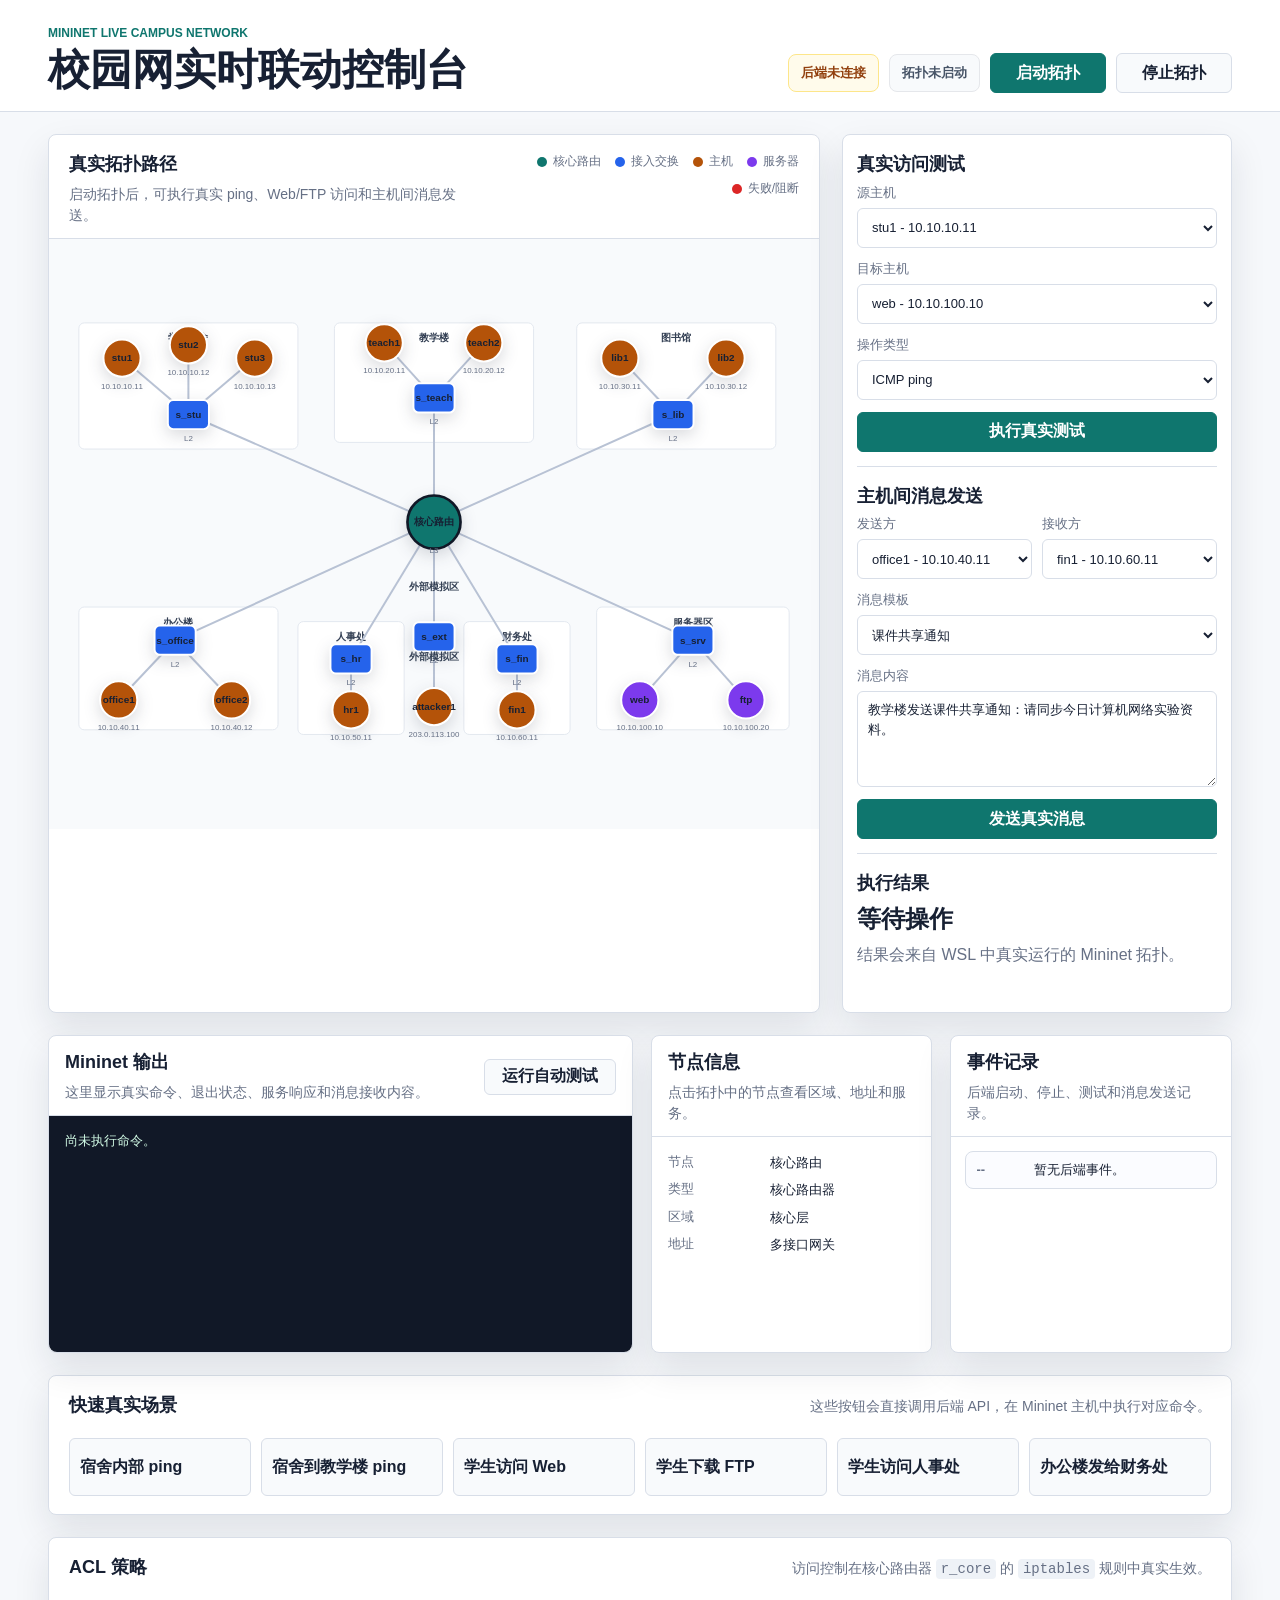
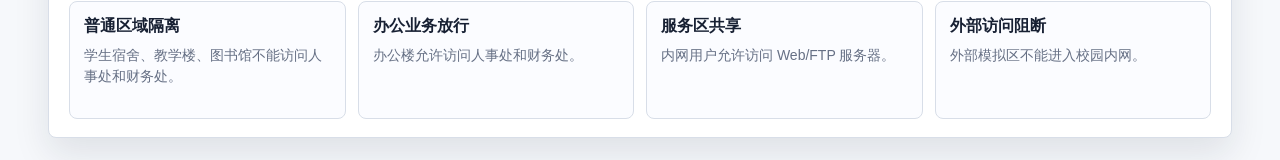
==== visualization/index.html @ ba26487f "first commit" ====
<!doctype html>
<html lang="zh-CN">
<head>
  <meta charset="utf-8">
  <meta name="viewport" content="width=device-width, initial-scale=1">
  <title>校园网实时联动控制台</title>
  <link rel="stylesheet" href="styles.css?v=live2">
</head>
<body>
  <header class="topbar">
    <div>
      <p class="eyebrow">Mininet Live Campus Network</p>
      <h1>校园网实时联动控制台</h1>
    </div>
    <div class="runtime-bar">
      <span id="backendBadge" class="badge warn">后端连接中</span>
      <span id="topologyBadge" class="badge idle">拓扑未启动</span>
      <button id="startTopology" type="button">启动拓扑</button>
      <button id="stopTopology" class="secondary" type="button">停止拓扑</button>
    </div>
  </header>

  <main class="workspace">
    <section class="topology-panel" aria-label="校园网拓扑">
      <div class="panel-head">
        <div>
          <h2>真实拓扑路径</h2>
          <p id="pathSummary">启动拓扑后，可执行真实 ping、Web/FTP 访问和主机间消息发送。</p>
        </div>
        <div class="legend">
          <span><i class="legend-dot router"></i>核心路由</span>
          <span><i class="legend-dot switch"></i>接入交换</span>
          <span><i class="legend-dot host"></i>主机</span>
          <span><i class="legend-dot server"></i>服务器</span>
          <span><i class="legend-dot denied"></i>失败/阻断</span>
        </div>
      </div>
      <svg id="topologySvg" viewBox="0 0 1160 720" role="img" aria-label="校园网拓扑图"></svg>
    </section>

    <aside class="control-panel" aria-label="实时操作">
      <section class="tool-block">
        <h2>真实访问测试</h2>
        <label>
          源主机
          <select id="actionSource"></select>
        </label>
        <label>
          目标主机
          <select id="actionTarget"></select>
        </label>
        <label>
          操作类型
          <select id="actionType">
            <option value="ping">ICMP ping</option>
            <option value="web">访问 Web 页面</option>
            <option value="ftp">下载 FTP 文件</option>
          </select>
        </label>
        <button id="runAction" type="button">执行真实测试</button>
      </section>

      <section class="tool-block">
        <h2>主机间消息发送</h2>
        <div class="split">
          <label>
            发送方
            <select id="messageSource"></select>
          </label>
          <label>
            接收方
            <select id="messageTarget"></select>
          </label>
        </div>
        <label>
          消息模板
          <select id="messageTemplate"></select>
        </label>
        <label>
          消息内容
          <textarea id="messageText" rows="4"></textarea>
        </label>
        <button id="sendMessage" type="button">发送真实消息</button>
      </section>

      <section class="tool-block result-block">
        <h2>执行结果</h2>
        <p class="result-title" id="resultTitle">等待操作</p>
        <p id="resultReason">结果会来自 WSL 中真实运行的 Mininet 拓扑。</p>
      </section>
    </aside>
  </main>

  <section class="lower-grid">
    <section class="output-panel">
      <div class="panel-head compact">
        <div>
          <h2>Mininet 输出</h2>
          <p>这里显示真实命令、退出状态、服务响应和消息接收内容。</p>
        </div>
        <button id="runTests" class="secondary small" type="button">运行自动测试</button>
      </div>
      <pre id="terminalOutput">尚未执行命令。</pre>
    </section>

    <section class="output-panel">
      <div class="panel-head compact">
        <div>
          <h2>节点信息</h2>
          <p>点击拓扑中的节点查看区域、地址和服务。</p>
        </div>
      </div>
      <dl id="nodeDetails" class="node-details"></dl>
    </section>

    <section class="output-panel">
      <div class="panel-head compact">
        <div>
          <h2>事件记录</h2>
          <p>后端启动、停止、测试和消息发送记录。</p>
        </div>
      </div>
      <div id="eventLog" class="event-log"></div>
    </section>
  </section>

  <section class="scenario-band">
    <div>
      <h2>快速真实场景</h2>
      <p>这些按钮会直接调用后端 API，在 Mininet 主机中执行对应命令。</p>
    </div>
    <div id="scenarioList" class="scenario-list"></div>
  </section>

  <section class="policy-band">
    <div>
      <h2>ACL 策略</h2>
      <p>访问控制在核心路由器 <code>r_core</code> 的 <code>iptables</code> 规则中真实生效。</p>
    </div>
    <div id="policyGrid" class="policy-grid"></div>
  </section>

  <script src="app.js?v=live2"></script>
</body>
</html>
---- visualization/styles.css ----
:root {
  --ink: #172033;
  --muted: #667085;
  --line: #d8dee8;
  --paper: #f6f8fb;
  --panel: #ffffff;
  --teal: #0f766e;
  --blue: #2563eb;
  --amber: #b45309;
  --red: #dc2626;
  --green: #16a34a;
  --violet: #7c3aed;
  --shadow: 0 16px 36px rgba(23, 32, 51, 0.10);
}

* {
  box-sizing: border-box;
}

body {
  margin: 0;
  min-width: 320px;
  background: var(--paper);
  color: var(--ink);
  font-family: Arial, "Microsoft YaHei", sans-serif;
}

h1,
h2,
p {
  margin-top: 0;
}

h1 {
  margin-bottom: 0;
  font-size: clamp(28px, 4vw, 42px);
  line-height: 1.12;
  letter-spacing: 0;
}

h2 {
  margin-bottom: 8px;
  font-size: 18px;
  line-height: 1.25;
  letter-spacing: 0;
}

.topbar {
  display: flex;
  align-items: end;
  justify-content: space-between;
  gap: 24px;
  padding: 26px clamp(18px, 4vw, 48px) 18px;
  background: #ffffff;
  border-bottom: 1px solid var(--line);
}

.eyebrow {
  margin: 0 0 6px;
  color: var(--teal);
  font-size: 12px;
  font-weight: 700;
  letter-spacing: 0;
  text-transform: uppercase;
}

.runtime-bar {
  display: grid;
  grid-template-columns: auto auto 116px 116px;
  gap: 10px;
  align-items: center;
}

.badge {
  display: inline-flex;
  min-height: 38px;
  align-items: center;
  justify-content: center;
  border-radius: 8px;
  padding: 8px 12px;
  border: 1px solid var(--line);
  background: #f8fafc;
  color: var(--muted);
  font-size: 13px;
  font-weight: 700;
  white-space: nowrap;
}

.badge.ok {
  border-color: #bbf7d0;
  background: #f0fdf4;
  color: #166534;
}

.badge.warn {
  border-color: #fde68a;
  background: #fffbeb;
  color: #92400e;
}

.badge.idle {
  border-color: #e5e7eb;
  background: #f8fafc;
  color: #475467;
}

.workspace {
  display: grid;
  grid-template-columns: minmax(0, 1fr) 390px;
  gap: 22px;
  padding: 22px clamp(18px, 4vw, 48px);
}

.topology-panel,
.control-panel,
.output-panel,
.scenario-band,
.policy-band {
  border: 1px solid var(--line);
  border-radius: 8px;
  background: var(--panel);
  box-shadow: var(--shadow);
}

.topology-panel {
  overflow: hidden;
}

.panel-head {
  display: flex;
  align-items: start;
  justify-content: space-between;
  gap: 18px;
  padding: 18px 20px 12px;
  border-bottom: 1px solid var(--line);
}

.panel-head.compact {
  align-items: center;
  padding: 15px 16px 12px;
}

.panel-head p,
.scenario-band p,
.policy-band p {
  margin-bottom: 0;
  color: var(--muted);
  font-size: 14px;
  line-height: 1.5;
}

.legend {
  display: flex;
  flex-wrap: wrap;
  justify-content: end;
  gap: 10px 14px;
  max-width: 480px;
  color: var(--muted);
  font-size: 12px;
}

.legend span {
  display: inline-flex;
  align-items: center;
  gap: 6px;
  white-space: nowrap;
}

.legend-dot {
  width: 10px;
  height: 10px;
  border-radius: 50%;
  display: inline-block;
}

.legend-dot.router { background: var(--teal); }
.legend-dot.switch { background: var(--blue); }
.legend-dot.host { background: var(--amber); }
.legend-dot.server { background: var(--violet); }
.legend-dot.denied { background: var(--red); }

#topologySvg {
  display: block;
  width: 100%;
  min-height: 590px;
  background: #f8fafc;
}

.control-panel {
  display: flex;
  flex-direction: column;
  gap: 14px;
  padding: 14px;
}

.tool-block {
  border-bottom: 1px solid var(--line);
  padding: 4px 0 14px;
}

.tool-block:last-child {
  border-bottom: 0;
  padding-bottom: 0;
}

.split {
  display: grid;
  grid-template-columns: 1fr 1fr;
  gap: 10px;
}

label {
  display: grid;
  gap: 6px;
  margin-bottom: 12px;
  color: var(--muted);
  font-size: 13px;
}

select,
textarea,
button {
  width: 100%;
  border-radius: 6px;
  border: 1px solid var(--line);
  background: #fff;
  color: var(--ink);
  font: inherit;
}

select,
button {
  min-height: 40px;
}

select,
textarea {
  padding: 8px 10px;
}

textarea {
  resize: vertical;
  line-height: 1.5;
}

button {
  cursor: pointer;
  border-color: var(--teal);
  background: var(--teal);
  color: #fff;
  font-weight: 700;
}

button.secondary {
  border-color: var(--line);
  background: #f8fafc;
  color: var(--ink);
}

button.small {
  width: 132px;
  min-height: 36px;
}

button:hover,
button:focus-visible {
  filter: brightness(0.96);
}

button:disabled {
  cursor: wait;
  opacity: 0.65;
}

.result-block {
  min-height: 130px;
}

.result-title {
  margin-bottom: 8px;
  font-size: 24px;
  font-weight: 800;
}

.result-title.allowed {
  color: var(--green);
}

.result-title.denied {
  color: var(--red);
}

#resultReason {
  margin-bottom: 0;
  color: var(--muted);
  line-height: 1.55;
}

.lower-grid {
  display: grid;
  grid-template-columns: minmax(0, 1.35fr) minmax(280px, 0.65fr) minmax(280px, 0.65fr);
  gap: 18px;
  padding: 0 clamp(18px, 4vw, 48px) 22px;
}

pre {
  min-height: 236px;
  max-height: 360px;
  margin: 0;
  overflow: auto;
  border-radius: 0 0 8px 8px;
  background: #111827;
  color: #d1fae5;
  padding: 16px;
  font: 13px/1.55 Consolas, "Courier New", monospace;
  white-space: pre-wrap;
}

.node-details {
  display: grid;
  grid-template-columns: 92px minmax(0, 1fr);
  gap: 8px 10px;
  margin: 0;
  padding: 16px;
  font-size: 13px;
}

.node-details dt {
  color: var(--muted);
}

.node-details dd {
  margin: 0;
  overflow-wrap: anywhere;
  line-height: 1.5;
}

.event-log {
  display: grid;
  gap: 8px;
  padding: 14px;
  max-height: 304px;
  overflow: auto;
}

.event-item {
  border: 1px solid var(--line);
  border-radius: 8px;
  padding: 9px 10px;
  background: #fbfcff;
  font-size: 13px;
}

.event-item strong {
  display: inline-block;
  min-width: 58px;
  color: var(--muted);
}

.event-item.ok {
  border-color: #bbf7d0;
}

.event-item.fail {
  border-color: #fecaca;
}

.scenario-band,
.policy-band {
  margin: 0 clamp(18px, 4vw, 48px) 22px;
  padding: 18px 20px;
}

.scenario-band > div:first-child,
.policy-band > div:first-child {
  display: flex;
  align-items: baseline;
  justify-content: space-between;
  gap: 18px;
  margin-bottom: 14px;
}

.scenario-list {
  display: grid;
  grid-template-columns: repeat(6, minmax(150px, 1fr));
  gap: 10px;
}

.scenario-list button {
  min-height: 58px;
  border-color: var(--line);
  background: #f8fafc;
  color: var(--ink);
  text-align: left;
  padding: 10px;
}

.policy-grid {
  display: grid;
  grid-template-columns: repeat(4, minmax(170px, 1fr));
  gap: 12px;
}

.policy-card {
  min-height: 118px;
  border: 1px solid var(--line);
  border-radius: 8px;
  padding: 14px;
  background: #fbfcff;
}

.policy-card strong {
  display: block;
  margin-bottom: 8px;
}

code {
  border-radius: 4px;
  background: #eef2f7;
  padding: 2px 5px;
}

.svg-link {
  stroke: #b8c2d4;
  stroke-width: 3;
}

.svg-link.active {
  stroke: var(--green);
  stroke-width: 6;
}

.svg-link.denied {
  stroke: var(--red);
  stroke-width: 6;
  stroke-dasharray: 10 8;
}

.node-group {
  cursor: pointer;
}

.node-group .node-shape {
  stroke: #ffffff;
  stroke-width: 3;
  filter: drop-shadow(0 8px 12px rgba(23, 32, 51, 0.16));
}

.node-group.selected .node-shape {
  stroke: #111827;
  stroke-width: 4;
}

.node-label {
  fill: var(--ink);
  font-size: 15px;
  font-weight: 700;
  text-anchor: middle;
  pointer-events: none;
}

.node-sub {
  fill: var(--muted);
  font-size: 12px;
  text-anchor: middle;
  pointer-events: none;
}

.area-label {
  fill: #344054;
  font-size: 15px;
  font-weight: 700;
  text-anchor: middle;
}

.area-box {
  fill: #ffffff;
  stroke: #e3e8ef;
  stroke-width: 1.5;
}

@media (max-width: 1180px) {
  .topbar {
    align-items: stretch;
    flex-direction: column;
  }

  .workspace,
  .lower-grid {
    grid-template-columns: 1fr;
  }

  .control-panel {
    display: grid;
    grid-template-columns: repeat(2, minmax(0, 1fr));
  }

  .scenario-list,
  .policy-grid {
    grid-template-columns: repeat(2, minmax(0, 1fr));
  }
}

@media (max-width: 740px) {
  .runtime-bar,
  .control-panel,
  .scenario-list,
  .policy-grid,
  .split {
    grid-template-columns: 1fr;
  }

  .panel-head,
  .scenario-band > div:first-child,
  .policy-band > div:first-child {
    flex-direction: column;
  }

  .legend {
    justify-content: start;
  }

  #topologySvg {
    min-height: 470px;
  }
}
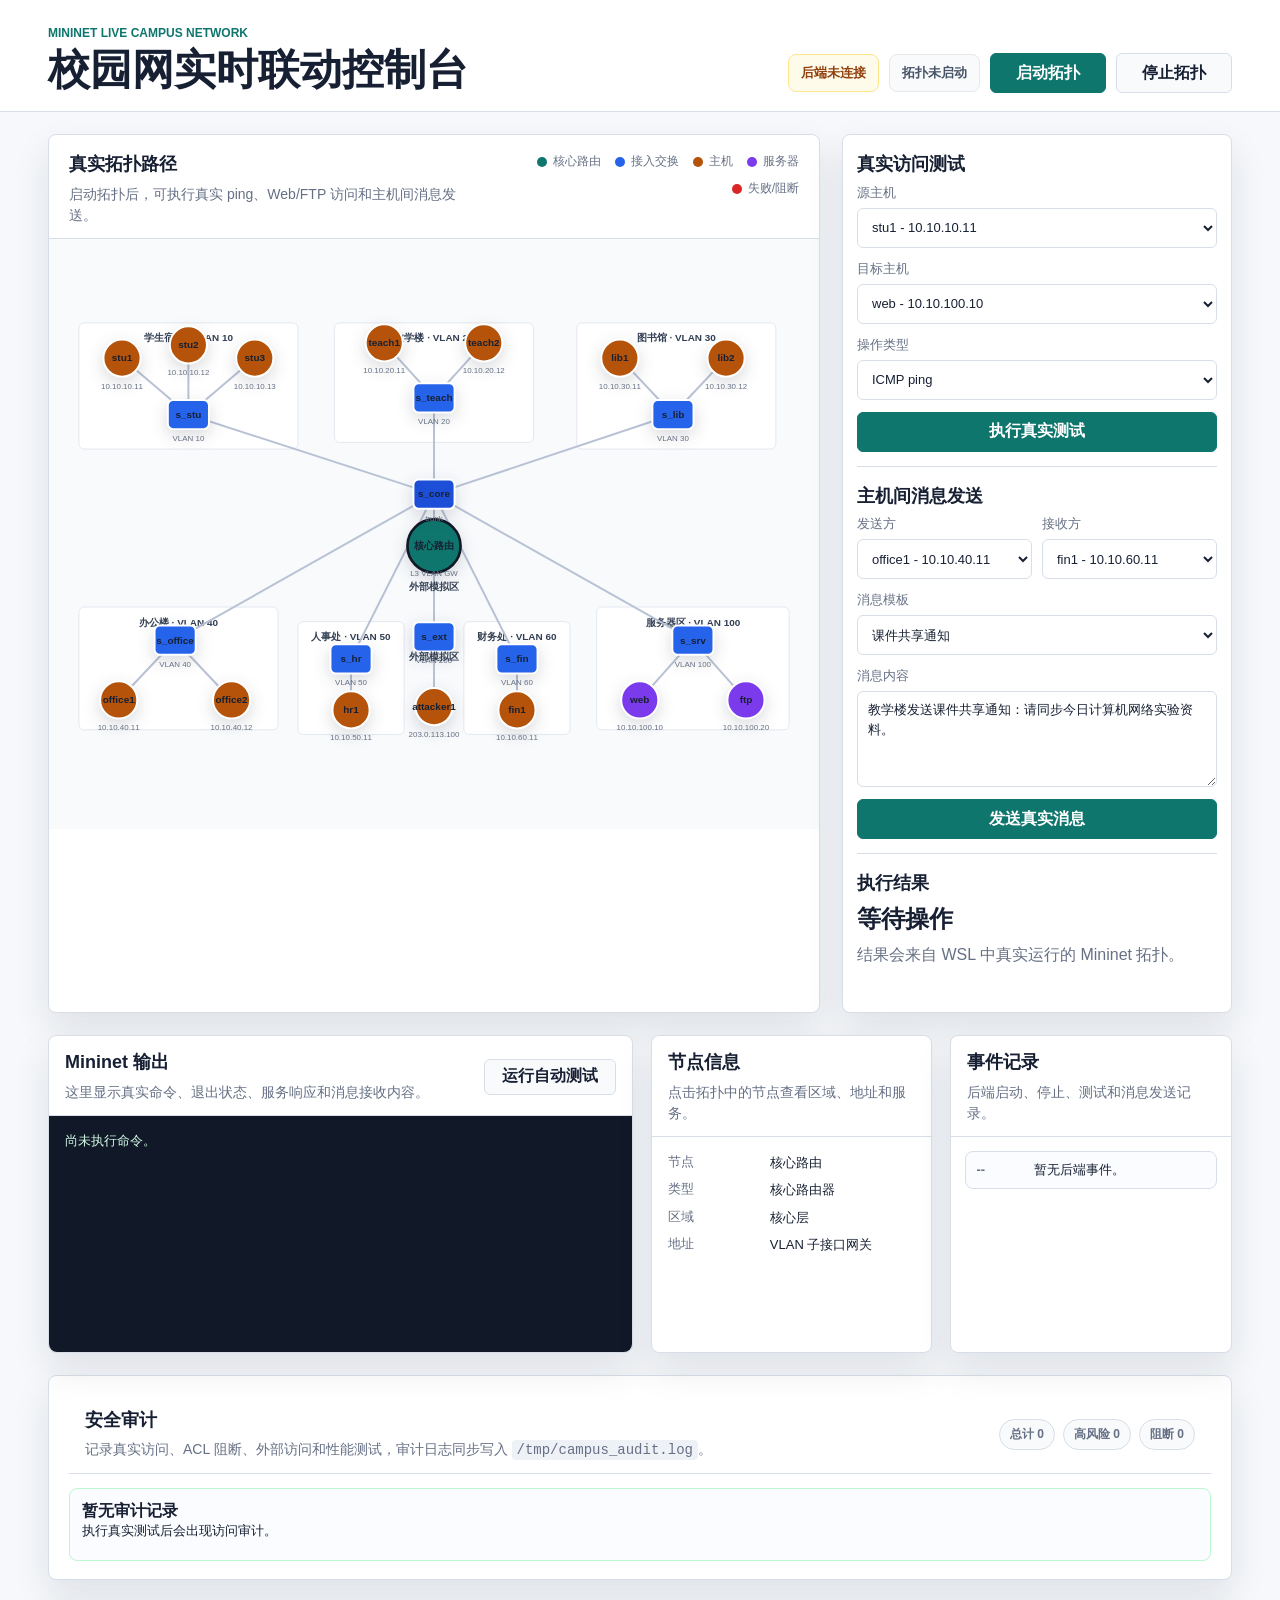
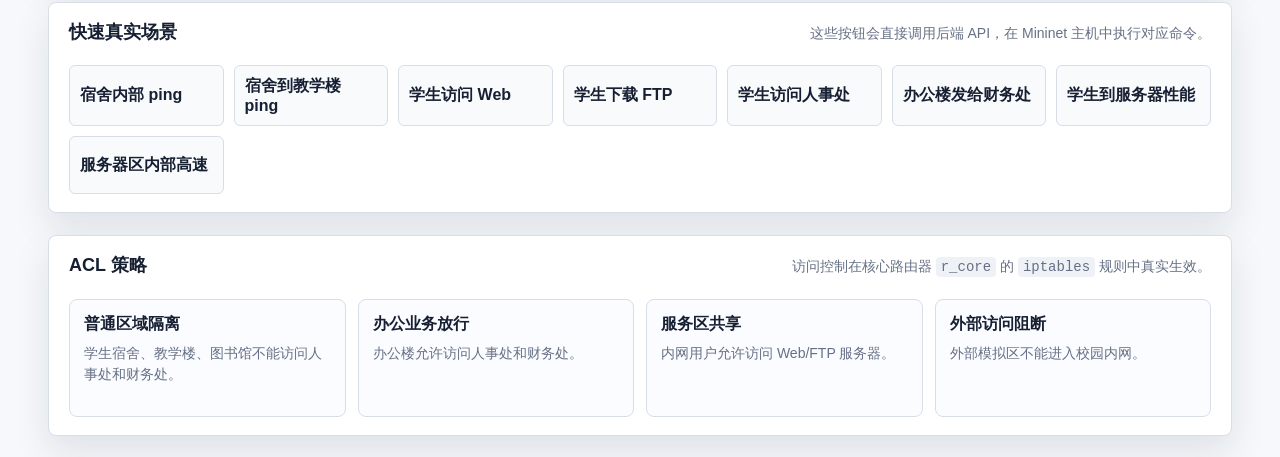
==== commit 7a550de5: "Add VLAN audit and performance features" ====
--- a/visualization/index.html
+++ b/visualization/index.html
@@ -55,6 +55,7 @@
             <option value="ping">ICMP ping</option>
             <option value="web">访问 Web 页面</option>
             <option value="ftp">下载 FTP 文件</option>
+            <option value="perf">带宽测试 iperf3</option>
           </select>
         </label>
         <button id="runAction" type="button">执行真实测试</button>
@@ -124,6 +125,17 @@
     </section>
   </section>
 
+  <section class="audit-band">
+    <div class="panel-head compact">
+      <div>
+        <h2>安全审计</h2>
+        <p>记录真实访问、ACL 阻断、外部访问和性能测试，审计日志同步写入 <code>/tmp/campus_audit.log</code>。</p>
+      </div>
+      <div id="auditSummary" class="audit-summary"></div>
+    </div>
+    <div id="auditLog" class="audit-log"></div>
+  </section>
+
   <section class="scenario-band">
     <div>
       <h2>快速真实场景</h2>
--- a/visualization/styles.css
+++ b/visualization/styles.css
@@ -115,7 +115,8 @@
 .control-panel,
 .output-panel,
 .scenario-band,
-.policy-band {
+.policy-band,
+.audit-band {
   border: 1px solid var(--line);
   border-radius: 8px;
   background: var(--panel);
@@ -366,7 +367,8 @@
 }
 
 .scenario-band,
-.policy-band {
+.policy-band,
+.audit-band {
   margin: 0 clamp(18px, 4vw, 48px) 22px;
   padding: 18px 20px;
 }
@@ -382,7 +384,7 @@
 
 .scenario-list {
   display: grid;
-  grid-template-columns: repeat(6, minmax(150px, 1fr));
+  grid-template-columns: repeat(auto-fit, minmax(150px, 1fr));
   gap: 10px;
 }
 
@@ -414,6 +416,96 @@
   margin-bottom: 8px;
 }
 
+.audit-summary {
+  display: flex;
+  flex-wrap: wrap;
+  justify-content: end;
+  gap: 8px;
+}
+
+.audit-summary span {
+  border: 1px solid var(--line);
+  border-radius: 999px;
+  padding: 6px 10px;
+  background: #f8fafc;
+  color: var(--muted);
+  font-size: 12px;
+  font-weight: 700;
+}
+
+.audit-log {
+  display: grid;
+  grid-template-columns: repeat(auto-fit, minmax(260px, 1fr));
+  gap: 10px;
+  padding-top: 14px;
+}
+
+.audit-item {
+  border: 1px solid var(--line);
+  border-radius: 8px;
+  padding: 12px;
+  background: #fbfcff;
+}
+
+.audit-item div {
+  display: flex;
+  align-items: center;
+  justify-content: space-between;
+  gap: 12px;
+  margin-bottom: 8px;
+}
+
+.audit-item span {
+  border-radius: 999px;
+  padding: 4px 8px;
+  background: #eef2f7;
+  color: var(--muted);
+  font-size: 12px;
+  font-weight: 700;
+}
+
+.audit-item p,
+.audit-item small {
+  margin: 0;
+  color: var(--muted);
+  line-height: 1.45;
+}
+
+.audit-item p {
+  margin-bottom: 7px;
+  color: var(--ink);
+  font-size: 13px;
+}
+
+.audit-item.high {
+  border-color: #fecaca;
+  background: #fff7f7;
+}
+
+.audit-item.high span {
+  background: #fee2e2;
+  color: #991b1b;
+}
+
+.audit-item.blocked {
+  border-color: #fde68a;
+  background: #fffbeb;
+}
+
+.audit-item.blocked span {
+  background: #fef3c7;
+  color: #92400e;
+}
+
+.audit-item.normal {
+  border-color: #bbf7d0;
+}
+
+.audit-item.normal span {
+  background: #dcfce7;
+  color: #166534;
+}
+
 code {
   border-radius: 4px;
   background: #eef2f7;
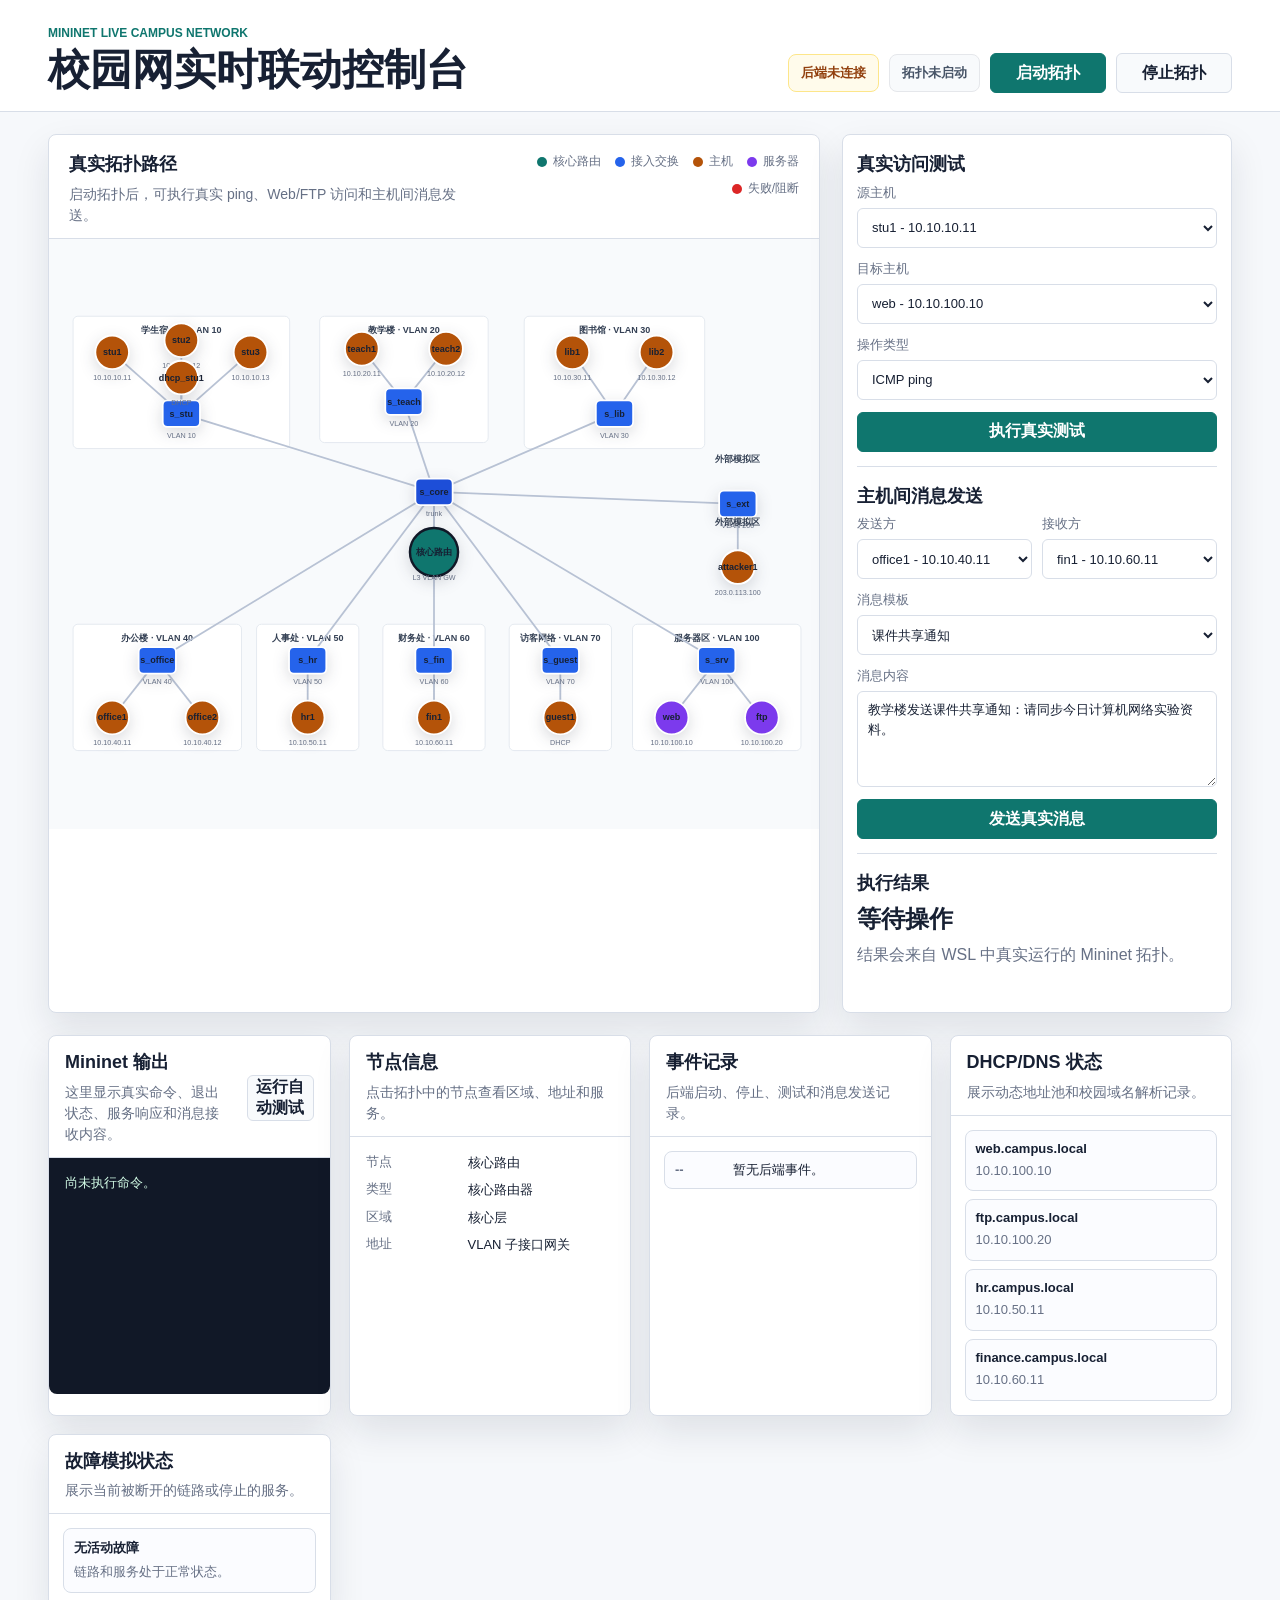
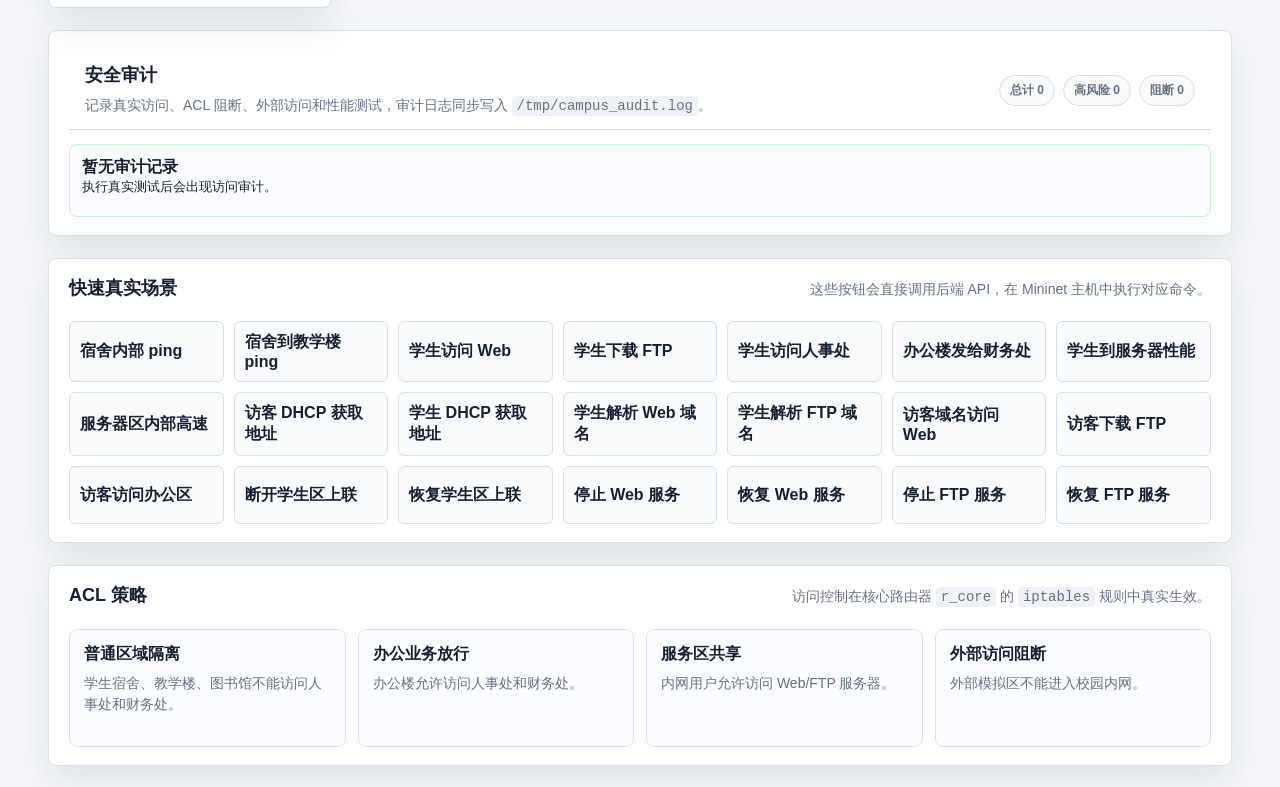
==== commit ec81499c: "Extend campus network services" ====
--- a/visualization/index.html
+++ b/visualization/index.html
@@ -4,7 +4,7 @@
   <meta charset="utf-8">
   <meta name="viewport" content="width=device-width, initial-scale=1">
   <title>校园网实时联动控制台</title>
-  <link rel="stylesheet" href="styles.css?v=live2">
+  <link rel="stylesheet" href="styles.css?v=live5">
 </head>
 <body>
   <header class="topbar">
@@ -35,7 +35,7 @@
           <span><i class="legend-dot denied"></i>失败/阻断</span>
         </div>
       </div>
-      <svg id="topologySvg" viewBox="0 0 1160 720" role="img" aria-label="校园网拓扑图"></svg>
+      <svg id="topologySvg" viewBox="0 0 1280 800" role="img" aria-label="校园网拓扑图"></svg>
     </section>
 
     <aside class="control-panel" aria-label="实时操作">
@@ -56,6 +56,10 @@
             <option value="web">访问 Web 页面</option>
             <option value="ftp">下载 FTP 文件</option>
             <option value="perf">带宽测试 iperf3</option>
+            <option value="dhcp">DHCP 获取地址</option>
+            <option value="dns">DNS 域名解析</option>
+            <option value="fault_down">制造故障</option>
+            <option value="fault_up">恢复故障</option>
           </select>
         </label>
         <button id="runAction" type="button">执行真实测试</button>
@@ -123,6 +127,26 @@
       </div>
       <div id="eventLog" class="event-log"></div>
     </section>
+
+    <section class="output-panel">
+      <div class="panel-head compact">
+        <div>
+          <h2>DHCP/DNS 状态</h2>
+          <p>展示动态地址池和校园域名解析记录。</p>
+        </div>
+      </div>
+      <div id="dhcpDnsStatus" class="status-list"></div>
+    </section>
+
+    <section class="output-panel">
+      <div class="panel-head compact">
+        <div>
+          <h2>故障模拟状态</h2>
+          <p>展示当前被断开的链路或停止的服务。</p>
+        </div>
+      </div>
+      <div id="faultStatus" class="status-list"></div>
+    </section>
   </section>
 
   <section class="audit-band">
@@ -152,6 +176,6 @@
     <div id="policyGrid" class="policy-grid"></div>
   </section>
 
-  <script src="app.js?v=live2"></script>
+  <script src="app.js?v=live5"></script>
 </body>
 </html>
--- a/visualization/styles.css
+++ b/visualization/styles.css
@@ -299,7 +299,7 @@
 
 .lower-grid {
   display: grid;
-  grid-template-columns: minmax(0, 1.35fr) minmax(280px, 0.65fr) minmax(280px, 0.65fr);
+  grid-template-columns: repeat(auto-fit, minmax(280px, 1fr));
   gap: 18px;
   padding: 0 clamp(18px, 4vw, 48px) 22px;
 }
@@ -366,6 +366,38 @@
   border-color: #fecaca;
 }
 
+.status-list {
+  display: grid;
+  gap: 8px;
+  padding: 14px;
+  max-height: 304px;
+  overflow: auto;
+}
+
+.status-item {
+  border: 1px solid var(--line);
+  border-radius: 8px;
+  padding: 10px;
+  background: #fbfcff;
+  font-size: 13px;
+}
+
+.status-item strong {
+  display: block;
+  margin-bottom: 6px;
+}
+
+.status-item p {
+  margin: 0;
+  color: var(--muted);
+  line-height: 1.45;
+}
+
+.status-item.fault {
+  border-color: #fecaca;
+  background: #fff7f7;
+}
+
 .scenario-band,
 .policy-band,
 .audit-band {
@@ -528,6 +560,12 @@
   stroke-dasharray: 10 8;
 }
 
+.svg-link.fault {
+  stroke: #ea580c;
+  stroke-width: 6;
+  stroke-dasharray: 4 8;
+}
+
 .node-group {
   cursor: pointer;
 }
@@ -541,6 +579,21 @@
 .node-group.selected .node-shape {
   stroke: #111827;
   stroke-width: 4;
+}
+
+.node-group.path-node .node-shape {
+  stroke: #f59e0b;
+  stroke-width: 4;
+}
+
+.node-group.selected.path-node .node-shape {
+  stroke: #111827;
+  stroke-width: 5;
+}
+
+.node-group.fault .node-shape {
+  stroke: #ea580c;
+  stroke-width: 5;
 }
 
 .node-label {
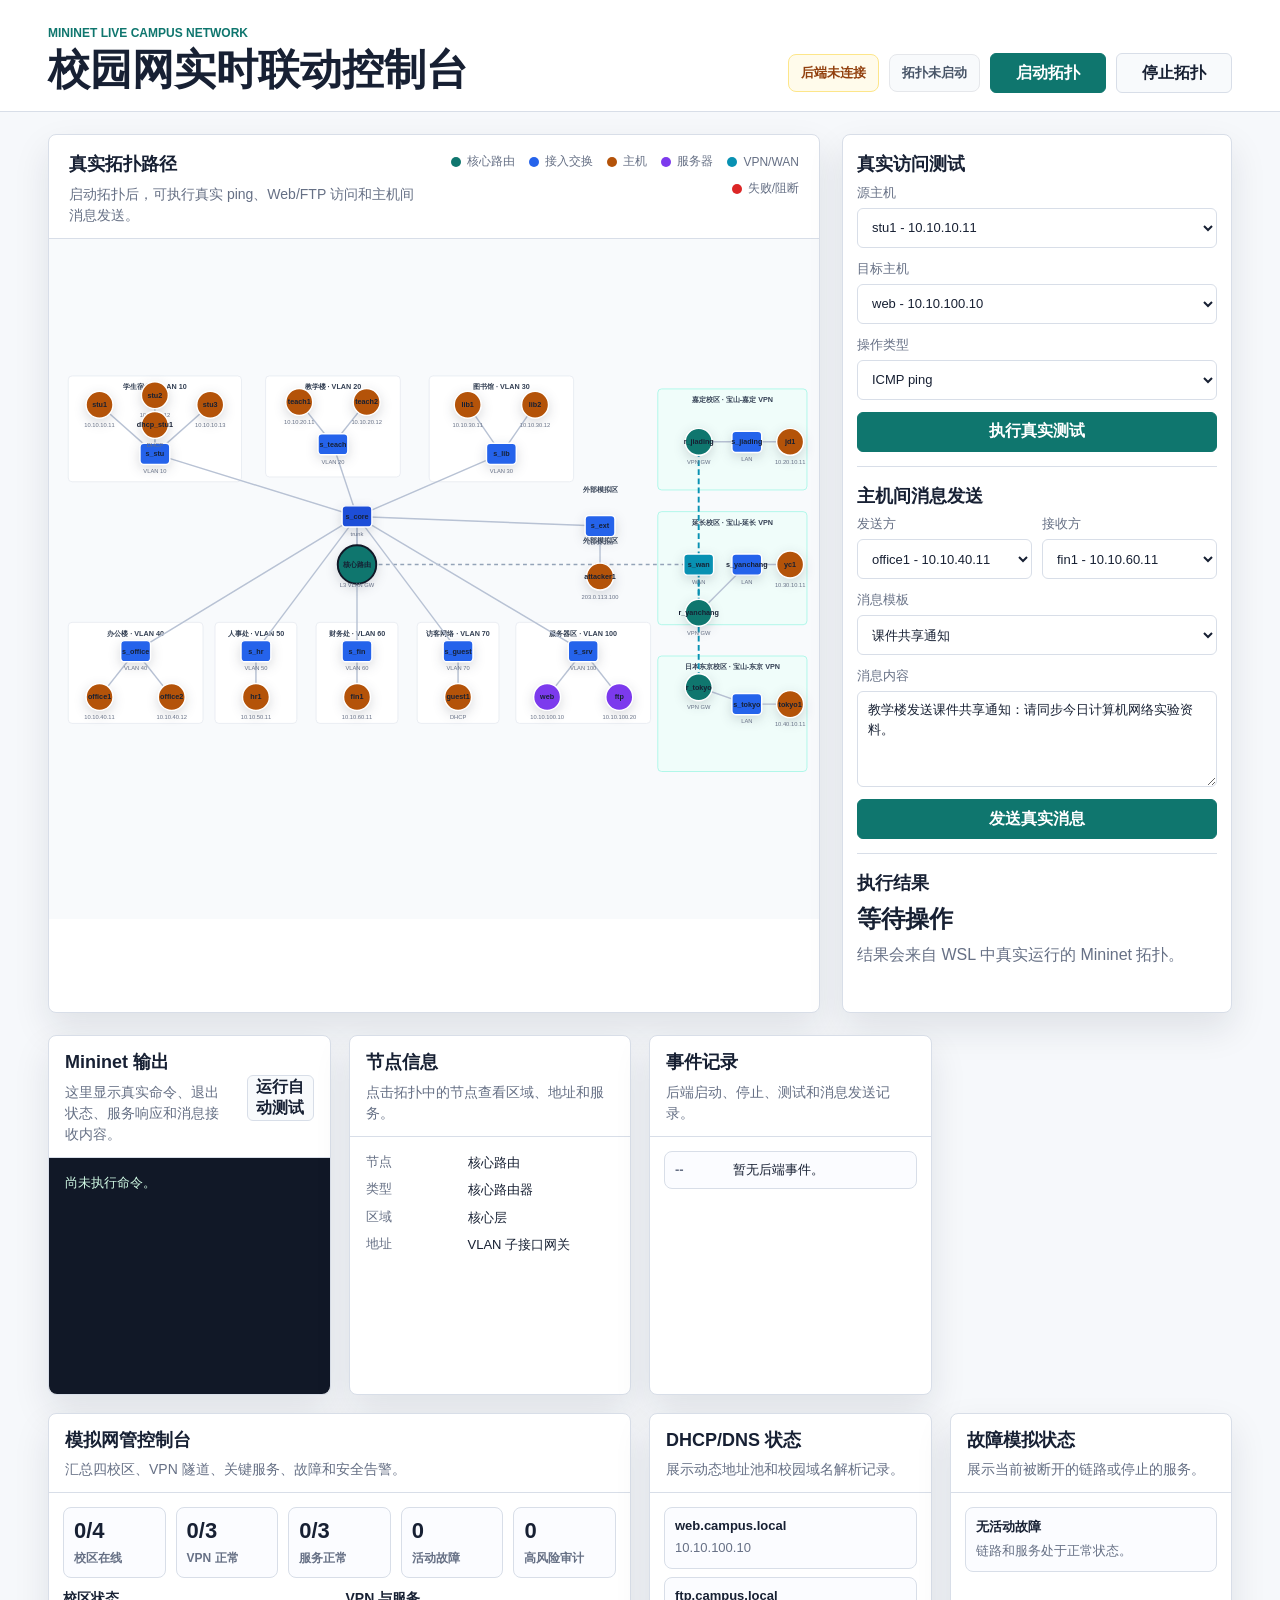
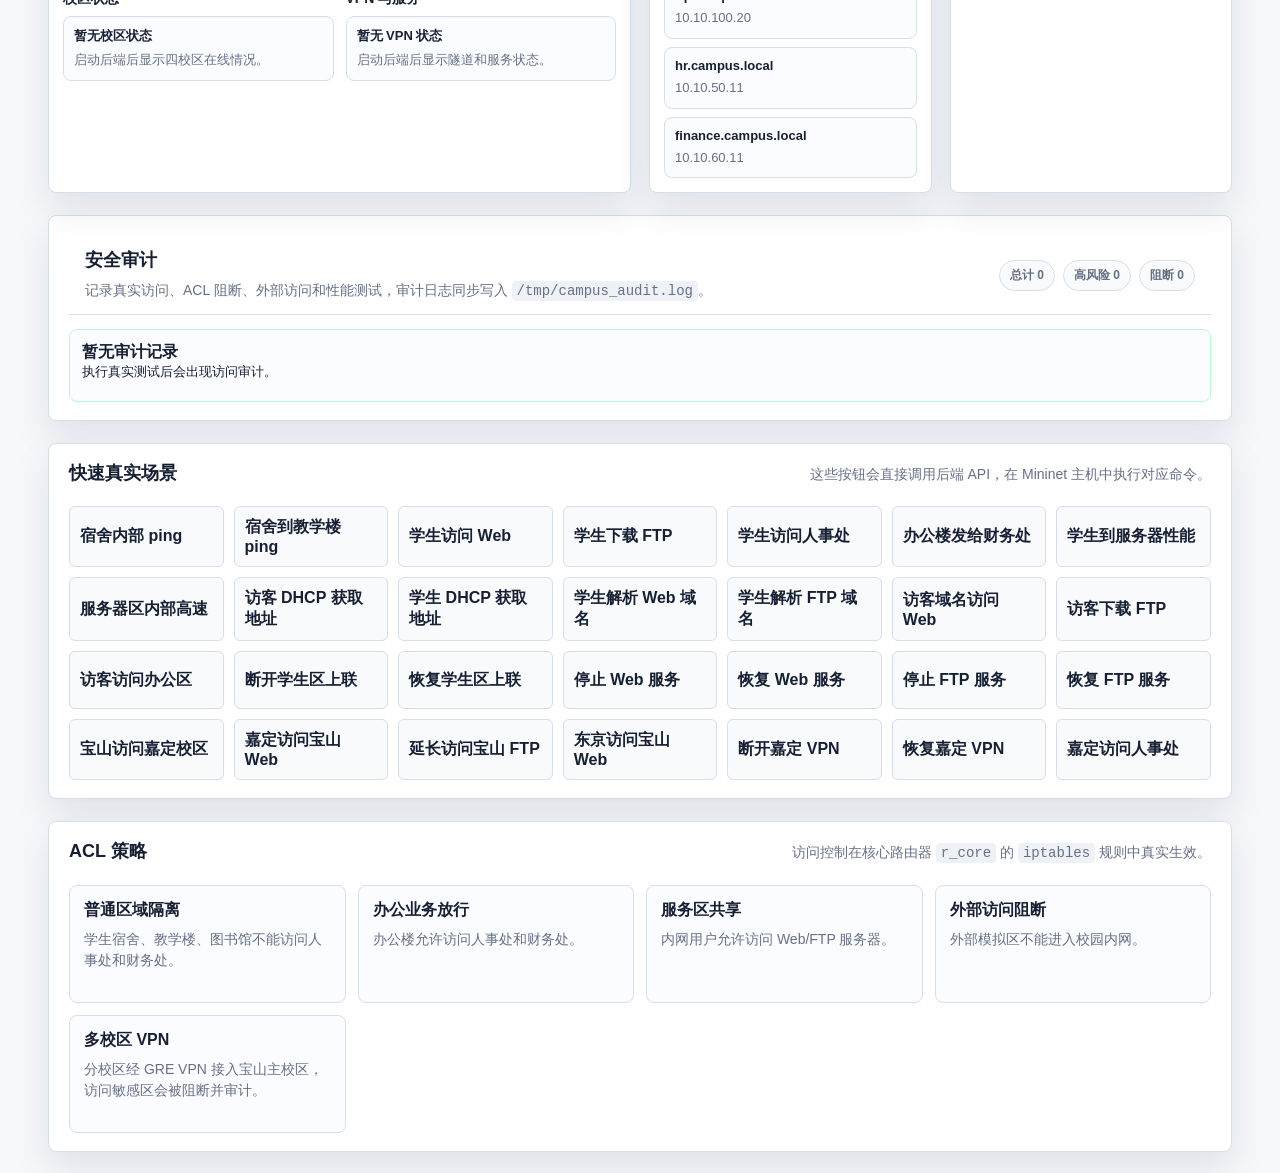
==== commit 51a23ccb: "Merge pull request #5 from SyyniaJK/codex/extend-campus-services Extend campus network demo features" ====
--- a/visualization/index.html
+++ b/visualization/index.html
@@ -4,7 +4,7 @@
   <meta charset="utf-8">
   <meta name="viewport" content="width=device-width, initial-scale=1">
   <title>校园网实时联动控制台</title>
-  <link rel="stylesheet" href="styles.css?v=live5">
+  <link rel="stylesheet" href="styles.css?v=live6">
 </head>
 <body>
   <header class="topbar">
@@ -32,10 +32,11 @@
           <span><i class="legend-dot switch"></i>接入交换</span>
           <span><i class="legend-dot host"></i>主机</span>
           <span><i class="legend-dot server"></i>服务器</span>
+          <span><i class="legend-dot vpn"></i>VPN/WAN</span>
           <span><i class="legend-dot denied"></i>失败/阻断</span>
         </div>
       </div>
-      <svg id="topologySvg" viewBox="0 0 1280 800" role="img" aria-label="校园网拓扑图"></svg>
+      <svg id="topologySvg" viewBox="0 0 1600 920" role="img" aria-label="校园网拓扑图"></svg>
     </section>
 
     <aside class="control-panel" aria-label="实时操作">
@@ -60,6 +61,10 @@
             <option value="dns">DNS 域名解析</option>
             <option value="fault_down">制造故障</option>
             <option value="fault_up">恢复故障</option>
+            <option value="vpn_ping">VPN 跨校区 ping</option>
+            <option value="vpn_web">VPN 访问 Web</option>
+            <option value="vpn_down">断开 VPN</option>
+            <option value="vpn_up">恢复 VPN</option>
           </select>
         </label>
         <button id="runAction" type="button">执行真实测试</button>
@@ -128,6 +133,26 @@
       <div id="eventLog" class="event-log"></div>
     </section>
 
+    <section class="output-panel noc-panel">
+      <div class="panel-head compact">
+        <div>
+          <h2>模拟网管控制台</h2>
+          <p>汇总四校区、VPN 隧道、关键服务、故障和安全告警。</p>
+        </div>
+      </div>
+      <div id="nocSummary" class="noc-summary"></div>
+      <div class="noc-columns">
+        <div>
+          <h3>校区状态</h3>
+          <div id="campusStatus" class="status-list compact-list"></div>
+        </div>
+        <div>
+          <h3>VPN 与服务</h3>
+          <div id="vpnStatus" class="status-list compact-list"></div>
+        </div>
+      </div>
+    </section>
+
     <section class="output-panel">
       <div class="panel-head compact">
         <div>
@@ -176,6 +201,6 @@
     <div id="policyGrid" class="policy-grid"></div>
   </section>
 
-  <script src="app.js?v=live5"></script>
+  <script src="app.js?v=live6"></script>
 </body>
 </html>
--- a/visualization/styles.css
+++ b/visualization/styles.css
@@ -10,6 +10,7 @@
   --red: #dc2626;
   --green: #16a34a;
   --violet: #7c3aed;
+  --cyan: #0891b2;
   --shadow: 0 16px 36px rgba(23, 32, 51, 0.10);
 }
 
@@ -178,12 +179,13 @@
 .legend-dot.switch { background: var(--blue); }
 .legend-dot.host { background: var(--amber); }
 .legend-dot.server { background: var(--violet); }
+.legend-dot.vpn { background: var(--cyan); }
 .legend-dot.denied { background: var(--red); }
 
 #topologySvg {
   display: block;
   width: 100%;
-  min-height: 590px;
+  min-height: 680px;
   background: #f8fafc;
 }
 
@@ -398,6 +400,53 @@
   background: #fff7f7;
 }
 
+.noc-panel {
+  grid-column: span 2;
+}
+
+.noc-summary {
+  display: grid;
+  grid-template-columns: repeat(5, minmax(90px, 1fr));
+  gap: 10px;
+  padding: 14px 14px 0;
+}
+
+.noc-card {
+  border: 1px solid var(--line);
+  border-radius: 8px;
+  padding: 10px;
+  background: #fbfcff;
+}
+
+.noc-card strong {
+  display: block;
+  margin-bottom: 4px;
+  font-size: 22px;
+}
+
+.noc-card span {
+  color: var(--muted);
+  font-size: 12px;
+  font-weight: 700;
+}
+
+.noc-columns {
+  display: grid;
+  grid-template-columns: 1fr 1fr;
+  gap: 12px;
+  padding: 12px 14px 14px;
+}
+
+.noc-columns h3 {
+  margin: 0 0 8px;
+  font-size: 14px;
+}
+
+.compact-list {
+  max-height: 230px;
+  padding: 0;
+}
+
 .scenario-band,
 .policy-band,
 .audit-band {
@@ -549,6 +598,17 @@
   stroke-width: 3;
 }
 
+.svg-link.wan {
+  stroke: #94a3b8;
+  stroke-dasharray: 8 7;
+}
+
+.svg-link.vpn {
+  stroke: var(--cyan);
+  stroke-width: 4;
+  stroke-dasharray: 12 7;
+}
+
 .svg-link.active {
   stroke: var(--green);
   stroke-width: 6;
@@ -624,6 +684,11 @@
   stroke-width: 1.5;
 }
 
+.area-box.campus-box {
+  fill: #f0fdfa;
+  stroke: #99f6e4;
+}
+
 @media (max-width: 1180px) {
   .topbar {
     align-items: stretch;
@@ -640,6 +705,10 @@
     grid-template-columns: repeat(2, minmax(0, 1fr));
   }
 
+  .noc-panel {
+    grid-column: span 1;
+  }
+
   .scenario-list,
   .policy-grid {
     grid-template-columns: repeat(2, minmax(0, 1fr));
@@ -649,6 +718,8 @@
 @media (max-width: 740px) {
   .runtime-bar,
   .control-panel,
+  .noc-summary,
+  .noc-columns,
   .scenario-list,
   .policy-grid,
   .split {
